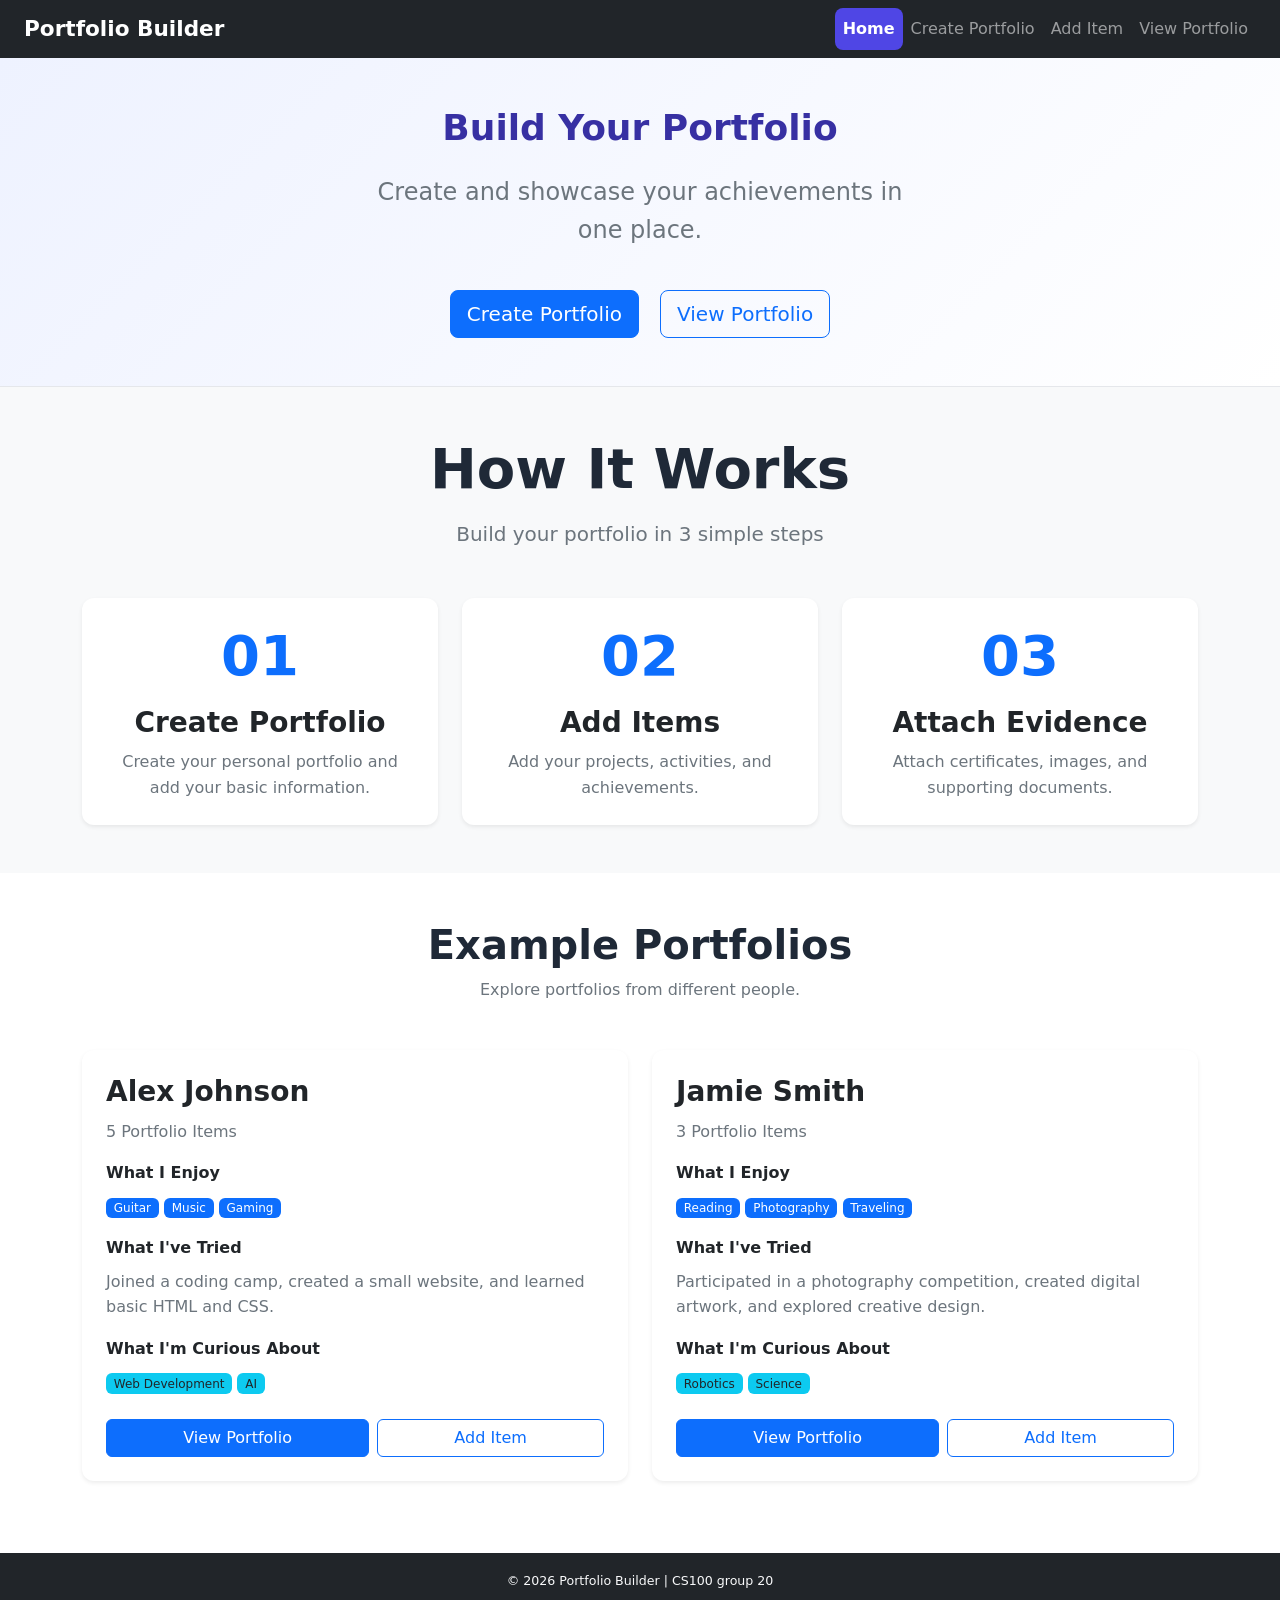
==== index.html @ 687a5ad9 "feat: add second portfolio page (#12)" ====
<!doctype html>
<html lang="en">
  <head>
    <meta charset="UTF-8" />
    <meta name="viewport" content="width=device-width, initial-scale=1.0" />
    <title>Portfolio home page</title>
    <link
      href="https://cdn.jsdelivr.net/npm/bootstrap@5.3.8/dist/css/bootstrap.min.css"
      rel="stylesheet"
      integrity="sha384-sRIl4kxILFvY47J16cr9ZwB07vP4J8+LH7qKQnuqkuIAvNWLzeN8tE5YBujZqJLB"
      crossorigin="anonymous"
    />
    <link rel="stylesheet" href="css/style.css" />
  </head>

  <body class="d-flex flex-column min-vh-100">
    <!--NAVBAR -->
    <nav class="navbar navbar-expand-lg navbar-dark bg-dark sticky-top">
      <div class="container-fluid px-4">
        <a class="navbar-brand" href="index.html"
          ><h3><b>Portfolio Builder</b></h3></a
        >

        <button
          class="navbar-toggler"
          type="button"
          data-bs-toggle="collapse"
          data-bs-target="#mainNav"
        >
          <span class="navbar-toggler-icon"></span>
        </button>

        <div class="collapse navbar-collapse" id="mainNav">
          <ul class="navbar-nav ms-auto">
            <li class="nav-item">
              <a class="nav-link active" href="index.html">Home</a>
            </li>
            <li class="nav-item">
              <a class="nav-link" href="create-portfolio.html"
                >Create Portfolio</a
              >
            </li>
            <li class="nav-item">
              <a class="nav-link" href="add-item.html">Add Item</a>
            </li>
            <li class="nav-item">
              <a class="nav-link" href="portfolio.html">View Portfolio</a>
            </li>
          </ul>
        </div>
      </div>
    </nav>

    <!-- Hero Section -->
    <section class="hero py-5 text-center text-center">
      <div class="container">
        <div class="row justify-content-center align-items-center">
          <div class="col-12 col-lg-6">
            <h1 class="display-1 fw-bold">Build Your Portfolio</h1>
            <p class="fs-4 text-secondary mt-4">
              Create and showcase your achievements in one place.
            </p>

            <a
              href="create-portfolio.html"
              class="btn btn-primary btn-lg mt-4 me-3"
            >
              Create Portfolio
            </a>

            <a
              href="portfolio.html"
              class="btn btn-outline-primary btn-lg mt-4"
            >
              View Portfolio
            </a>
          </div>
        </div>
      </div>
    </section>

    <!-- How it works -->
    <section class="py-5 bg-light">
      <div class="container text-center">
        <h2 class="display-4 fw-bold">How It Works</h2>
        <p class="fs-5 text-secondary mt-3">
          Build your portfolio in 3 simple steps
        </p>

        <div class="row g-4 mt-4">
          <!-- Step 1 -->
          <div class="col-12 col-md-4">
            <div class="card h-100 border-0 shadow-sm p-4">
              <div class="display-4 text-primary fw-bold">01</div>
              <h3 class="fw-bold mt-3">Create Portfolio</h3>
              <p class="text-secondary mb-0">
                Create your personal portfolio and add your basic information.
              </p>
            </div>
          </div>

          <!-- Step 2 -->
          <div class="col-12 col-md-4">
            <div class="card h-100 border-0 shadow-sm p-4">
              <div class="display-4 text-primary fw-bold">02</div>
              <h3 class="fw-bold mt-3">Add Items</h3>
              <p class="text-secondary mb-0">
                Add your projects, activities, and achievements.
              </p>
            </div>
          </div>

          <!-- Step 3 -->
          <div class="col-12 col-md-4">
            <div class="card h-100 border-0 shadow-sm p-4">
              <div class="display-4 text-primary fw-bold">03</div>
              <h3 class="fw-bold mt-3">Attach Evidence</h3>
              <p class="text-secondary mb-0">
                Attach certificates, images, and supporting documents.
              </p>
            </div>
          </div>
        </div>
      </div>
    </section>

    <!-- Example Portfolios -->
    <section class="py-5 bg-white">
      <div class="container">
        <h2 class="display-6 fw-bold text-center">Example Portfolios</h2>

        <p class="text-secondary text-center mb-5">
          Explore portfolios from different people.
        </p>

        <div class="row g-4 mb-4">
          <!-- Portfolio 1 -->
          <div class="col-12 col-md-6">
            <div class="card shadow-sm border-0 h-100 p-4">
              <h3 class="fw-bold">Alex Johnson</h3>
              <p class="text-secondary">5 Portfolio Items</p>

              <!-- What I Enjoy -->
              <div class="fw-bold mb-2">What I Enjoy</div>
              <div class="mb-3">
                <span class="badge bg-primary">Guitar</span>
                <span class="badge bg-primary">Music</span>
                <span class="badge bg-primary">Gaming</span>
              </div>

              <!-- What I've Tried -->
              <div class="fw-bold mb-2">What I've Tried</div>
              <p class="text-secondary mb-3">
                Joined a coding camp, created a small website, and learned basic
                HTML and CSS.
              </p>

              <!-- What I'm Curious About -->
              <div class="fw-bold mb-2">What I'm Curious About</div>
              <div class="mb-4">
                <span class="badge bg-info text-dark">Web Development</span>
                <span class="badge bg-info text-dark">AI</span>
              </div>

              <div class="d-flex gap-2 mt-auto">
                <a href="portfolio.html" class="btn btn-primary flex-fill">
                  View Portfolio
                </a>

                <a
                  href="add-item.html"
                  class="btn btn-outline-primary flex-fill"
                >
                  Add Item
                </a>
              </div>
            </div>
          </div>

          <!-- Portfolio 2 -->
          <div class="col-12 col-md-6">
            <div class="card shadow-sm border-0 h-100 p-4">
              <h3 class="fw-bold">Jamie Smith</h3>
              <p class="text-secondary">3 Portfolio Items</p>

              <!-- What I Enjoy -->
              <div class="fw-bold mb-2">What I Enjoy</div>
              <div class="mb-3">
                <span class="badge bg-primary">Reading</span>
                <span class="badge bg-primary">Photography</span>
                <span class="badge bg-primary">Traveling</span>
              </div>

              <!-- What I've Tried -->
              <div class="fw-bold mb-2">What I've Tried</div>
              <p class="text-secondary mb-3">
                Participated in a photography competition, created digital
                artwork, and explored creative design.
              </p>

              <!-- What I'm Curious About -->
              <div class="fw-bold mb-2">What I'm Curious About</div>
              <div class="mb-4">
                <span class="badge bg-info text-dark">Robotics</span>
                <span class="badge bg-info text-dark">Science</span>
              </div>

              <div class="d-flex gap-2 mt-auto">
                <a href="portfolio-2.html" class="btn btn-primary flex-fill">
                  View Portfolio
                </a>

                <a
                  href="add-item.html"
                  class="btn btn-outline-primary flex-fill"
                >
                  Add Item
                </a>
              </div>
            </div>
          </div>
        </div>
      </div>
    </section>

    <!-- FOOTER -->
    <footer class="bg-dark text-light text-center py-3 mt-auto">
      <small>&copy; 2026 Portfolio Builder | CS100 group 20</small>
    </footer>

    <script
      src="https://cdn.jsdelivr.net/npm/bootstrap@5.3.8/dist/js/bootstrap.bundle.min.js"
      integrity="sha384-FKyoEForCGlyvwx9Hj09JcYn3nv7wiPVlz7YYwJrWVcXK/BmnVDxM+D2scQbITxI"
      crossorigin="anonymous"
    ></script>
  </body>
</html>
---- css/style.css ----
/* ---------- Theme variables ---------- */
:root {
  --brand: #4f46e5;
  --brand-dark: #3730a3;
  --brand-soft: #eef2ff;
  --accent: #f59e0b;
  --ink: #1f2937;
  --muted: #6b7280;
  --line: #e5e7eb;
  --surface: #ffffff;
  --page-bg: #f8fafc;
  --danger: #dc2626;
  --danger-soft: #fef2f2;
  --success: #15803d;
  --radius: 0.75rem;
  --shadow: 0 2px 10px rgba(15, 23, 42, 0.08);
  --bs-primary: var(--brand);
  --bs-link-color: var(--brand);
  --bs-link-hover-color: var(--brand-dark);
}

/* ---------- Base ---------- */
html {
  scroll-behavior: smooth;
}

body {
  background: var(--page-bg);
  color: var(--ink);
  font-family: "Noto Sans Thai", "Sarabun", system-ui, -apple-system, "Segoe UI", sans-serif;
  line-height: 1.6;
  overflow-wrap: anywhere;
}

img,
video {
  max-width: 100%;
  height: auto;
}

h1, h2, h3 {
  line-height: 1.3;
}

:focus-visible {
  outline: 3px solid var(--accent);
  outline-offset: 2px;
}

main {
  min-height: 60vh;
}

/* ---------- Navbar / Footer ---------- */
.navbar .nav-link {
  border-radius: 0.5rem;
  padding: 0.5rem 0.9rem;
}

.navbar .nav-link:hover,
.navbar .nav-link:focus {
  background: rgba(255, 255, 255, 0.12);
}

.navbar .nav-link.active {
  background: var(--brand);
  color: #fff;
  font-weight: 600;
}

.navbar-brand h3 {
  margin: 0;
  font-size: 1.35rem;
}

footer {
  font-size: 0.9rem;
}

/* ---------- Hero ---------- */
.hero {
  padding: 3rem 0;
  background: linear-gradient(135deg, var(--brand-soft), #fff);
  border-bottom: 1px solid var(--line);
}

.hero h1 {
  font-size: 2.25rem;
  font-weight: 700;
  color: var(--brand-dark);
}

/* ---------- Buttons ---------- */
.btn-brand {
  background: var(--brand);
  border: 1px solid var(--brand);
  color: #fff;
  font-weight: 600;
}

.btn-brand:hover,
.btn-brand:focus {
  background: var(--brand-dark);
  border-color: var(--brand-dark);
  color: #fff;
}

.btn-outline-brand {
  background: transparent;
  border: 1px solid var(--brand);
  color: var(--brand);
  font-weight: 600;
}

.btn-outline-brand:hover,
.btn-outline-brand:focus {
  background: var(--brand);
  color: #fff;
}

/* ---------- Cards ---------- */
.card {
  border: 1px solid var(--line);
  border-radius: var(--radius);
  box-shadow: var(--shadow);
  background: var(--surface);
}

.card-header {
  background: var(--brand-soft);
  border-bottom: 1px solid var(--line);
  font-weight: 600;
}

.form-card {
  max-width: 720px;
  margin: 1.5rem auto;
}

.form-wrap {
  max-width: 720px;
}

.portfolio-card .stat {
  color: var(--muted);
  font-size: 0.9rem;
}

.about-box {
  background: var(--brand-soft);
  border-left: 4px solid var(--brand);
  border-radius: 0 var(--radius) var(--radius) 0;
  padding: 1rem 1.25rem;
  margin-bottom: 1rem;
}

.about-box h3 {
  font-size: 1rem;
  font-weight: 700;
  color: var(--brand-dark);
  margin-bottom: 0.25rem;
}

.about-box p {
  margin-bottom: 0;
}

.avatar {
  width: 72px;
  height: 72px;
  border-radius: 50%;
  background: var(--brand);
  color: #fff;
  display: inline-flex;
  align-items: center;
  justify-content: center;
  font-size: 2rem;
  font-weight: 700;
  flex-shrink: 0;
}

/* ---------- Portfolio Item card ---------- */
.item-card {
  margin-bottom: 1.25rem;
}

.item-card .item-meta {
  color: var(--muted);
  font-size: 0.9rem;
}

.item-card details {
  background: var(--page-bg);
  border: 1px solid var(--line);
  border-radius: 0.5rem;
  padding: 0.5rem 0.9rem;
  margin-top: 0.75rem;
}

.item-card summary {
  cursor: pointer;
  font-weight: 600;
  color: var(--brand-dark);
}

.item-card dt {
  font-weight: 600;
  color: var(--brand-dark);
  margin-top: 0.5rem;
}

.item-card dd {
  margin-bottom: 0;
}

.evidence-list {
  padding-left: 1.2rem;
  margin-bottom: 0;
}

.evidence-invalid {
  color: var(--danger);
  text-decoration: line-through;
}

/* ---------- Badge ---------- */
.badge {
  font-weight: 500;
}

.badge-skill {
  background: var(--brand-soft);
  color: var(--brand-dark);
  border: 1px solid #c7d2fe;
  border-radius: 999px;
  padding: 0.35em 0.75em;
  margin: 0 0.25rem 0.25rem 0;
  display: inline-block;
}

.badge-type {
  background: var(--accent);
  color: #1f2937;
  border-radius: 999px;
  padding: 0.35em 0.75em;
}

/* ---------- Forms ---------- */
.form-label {
  font-weight: 600;
}

.req,
.form-label.required::after {
  color: var(--danger);
}

.form-label.required::after {
  content: " *";
}

.form-control:focus,
.form-select:focus {
  border-color: var(--brand);
  box-shadow: 0 0 0 0.2rem rgba(79, 70, 229, 0.2);
}

fieldset {
  border: 1px solid var(--line);
  border-radius: var(--radius);
  padding: 1rem 1.25rem 0.5rem;
  margin-bottom: 1.5rem;
  background: var(--surface);
  min-width: 0;
}

legend {
  float: none;
  width: auto;
  padding: 0 0.5rem;
  font-size: 1.1rem;
  font-weight: 700;
  color: var(--brand-dark);
}

.form-text {
  color: var(--muted);
}

.privacy-note {
  background: #fffbeb;
  border: 1px solid #fcd34d;
  border-radius: 0.5rem;
  padding: 0.6rem 0.9rem;
  font-size: 0.9rem;
}

.tips-box,
.preview-box {
  background: var(--surface);
  border: 1px solid var(--line);
  border-radius: var(--radius);
  padding: 1rem 1.25rem;
}

/* ---------- Validation (js/validation.js — Issue #20) ---------- */
.form-control.is-invalid,
.form-select.is-invalid {
  border-color: var(--danger);
  background-color: var(--danger-soft);
}

.field-error {
  color: var(--danger);
  font-size: 0.875rem;
  margin-top: 0.25rem;
  display: block;
}

.field-error:empty {
  display: none;
}

.error-summary {
  background: var(--danger-soft);
  border: 1px solid #fecaca;
  border-left: 4px solid var(--danger);
  color: #7f1d1d;
  border-radius: 0.5rem;
  padding: 0.75rem 1rem;
  margin-bottom: 1rem;
}

.error-summary ul {
  margin: 0.25rem 0 0;
  padding-left: 1.2rem;
}

.success-note {
  background: #f0fdf4;
  border: 1px solid #bbf7d0;
  color: var(--success);
  border-radius: 0.5rem;
  padding: 0.6rem 1rem;
}

/* ---------- Empty state / switcher ---------- */
.empty-state {
  text-align: center;
  padding: 2.5rem 1rem;
  color: var(--muted);
  border: 2px dashed var(--line);
  border-radius: var(--radius);
  background: var(--surface);
}

.portfolio-switcher .nav-link {
  color: var(--brand-dark);
}

.portfolio-switcher .nav-link.active {
  background: var(--brand);
  color: #fff;
}

/* ---------- Responsive ---------- */
@media (min-width: 992px) {
  .preview-box,
  .tips-box {
    position: sticky;
    top: 1rem;
  }
}

@media (max-width: 767.98px) {
  .hero {
    padding: 2rem 0;
  }

  .hero h1 {
    font-size: 1.6rem;
  }

  main.container,
  .container {
    padding-left: 1rem;
    padding-right: 1rem;
  }

  fieldset {
    padding: 0.75rem 0.85rem 0.25rem;
  }

  .form-actions .btn,
  .hero .btn {
    width: 100%;
    margin-right: 0 !important;
    margin-bottom: 0.5rem;
  }

  .hero .btn + .btn {
    margin-top: 0.5rem !important;
  }

  .form-control,
  .form-select,
  .btn {
    min-height: 44px;
  }

  textarea.form-control {
    min-height: 96px;
  }

  .item-card .card-body {
    padding: 1rem;
  }
}

@media (max-width: 767.98px) {
  input,
  select,
  textarea {
    font-size: 16px;
  }
}

/* ---------- Print / reduced motion ---------- */
@media (prefers-reduced-motion: reduce) {
  html {
    scroll-behavior: auto;
  }
}
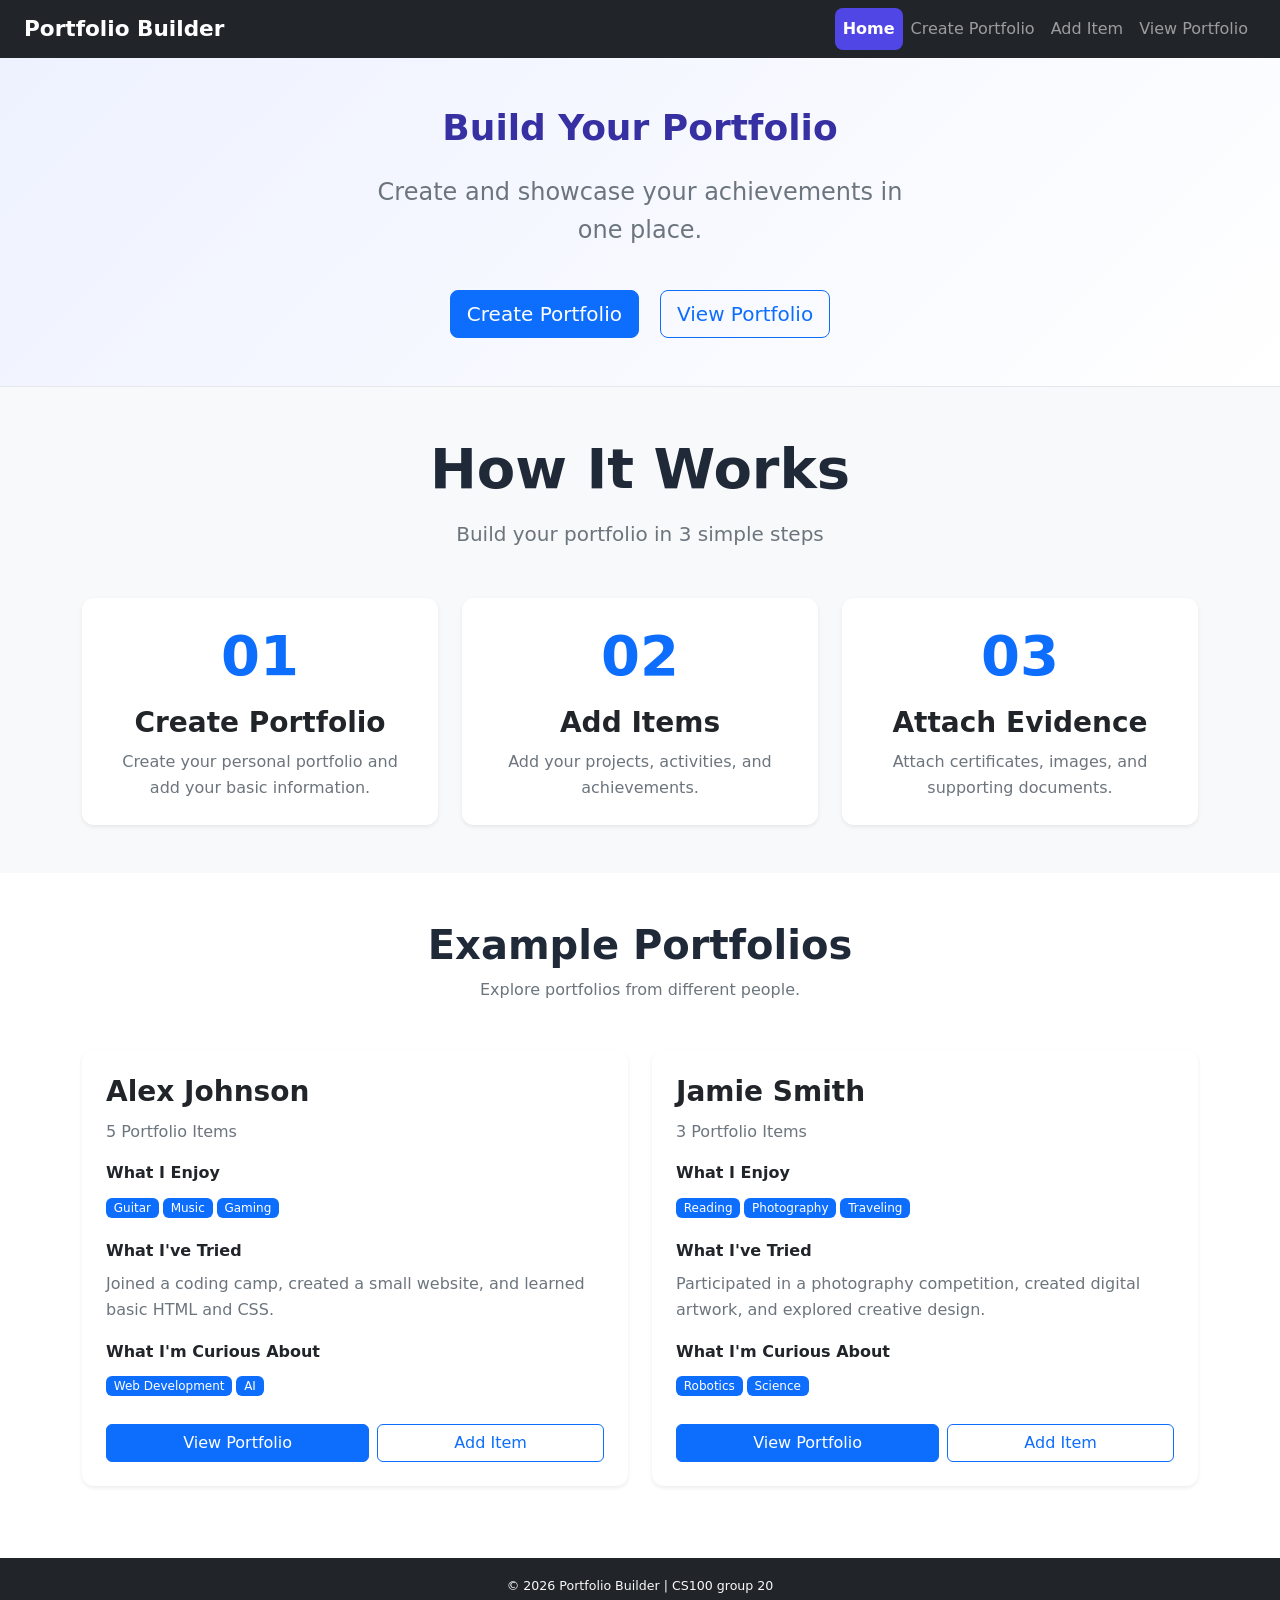
==== commit a9accebd: "feat: render portfolios from localStorage (#22)" ====
--- a/index.html
+++ b/index.html
@@ -11,6 +11,7 @@
       crossorigin="anonymous"
     />
     <link rel="stylesheet" href="css/style.css" />
+    <script src="js/storage.js"></script>
   </head>
 
   <body class="d-flex flex-column min-vh-100">
@@ -133,92 +134,8 @@
           Explore portfolios from different people.
         </p>
 
-        <div class="row g-4 mb-4">
-          <!-- Portfolio 1 -->
-          <div class="col-12 col-md-6">
-            <div class="card shadow-sm border-0 h-100 p-4">
-              <h3 class="fw-bold">Alex Johnson</h3>
-              <p class="text-secondary">5 Portfolio Items</p>
-
-              <!-- What I Enjoy -->
-              <div class="fw-bold mb-2">What I Enjoy</div>
-              <div class="mb-3">
-                <span class="badge bg-primary">Guitar</span>
-                <span class="badge bg-primary">Music</span>
-                <span class="badge bg-primary">Gaming</span>
-              </div>
-
-              <!-- What I've Tried -->
-              <div class="fw-bold mb-2">What I've Tried</div>
-              <p class="text-secondary mb-3">
-                Joined a coding camp, created a small website, and learned basic
-                HTML and CSS.
-              </p>
-
-              <!-- What I'm Curious About -->
-              <div class="fw-bold mb-2">What I'm Curious About</div>
-              <div class="mb-4">
-                <span class="badge bg-info text-dark">Web Development</span>
-                <span class="badge bg-info text-dark">AI</span>
-              </div>
-
-              <div class="d-flex gap-2 mt-auto">
-                <a href="portfolio.html" class="btn btn-primary flex-fill">
-                  View Portfolio
-                </a>
-
-                <a
-                  href="add-item.html"
-                  class="btn btn-outline-primary flex-fill"
-                >
-                  Add Item
-                </a>
-              </div>
-            </div>
-          </div>
-
-          <!-- Portfolio 2 -->
-          <div class="col-12 col-md-6">
-            <div class="card shadow-sm border-0 h-100 p-4">
-              <h3 class="fw-bold">Jamie Smith</h3>
-              <p class="text-secondary">3 Portfolio Items</p>
-
-              <!-- What I Enjoy -->
-              <div class="fw-bold mb-2">What I Enjoy</div>
-              <div class="mb-3">
-                <span class="badge bg-primary">Reading</span>
-                <span class="badge bg-primary">Photography</span>
-                <span class="badge bg-primary">Traveling</span>
-              </div>
-
-              <!-- What I've Tried -->
-              <div class="fw-bold mb-2">What I've Tried</div>
-              <p class="text-secondary mb-3">
-                Participated in a photography competition, created digital
-                artwork, and explored creative design.
-              </p>
-
-              <!-- What I'm Curious About -->
-              <div class="fw-bold mb-2">What I'm Curious About</div>
-              <div class="mb-4">
-                <span class="badge bg-info text-dark">Robotics</span>
-                <span class="badge bg-info text-dark">Science</span>
-              </div>
-
-              <div class="d-flex gap-2 mt-auto">
-                <a href="portfolio-2.html" class="btn btn-primary flex-fill">
-                  View Portfolio
-                </a>
-
-                <a
-                  href="add-item.html"
-                  class="btn btn-outline-primary flex-fill"
-                >
-                  Add Item
-                </a>
-              </div>
-            </div>
-          </div>
+        <div id="portfolio-list" class="row g-4 mb-4">
+  <!-- Portfolio cards will be generated by render.js -->
         </div>
       </div>
     </section>
@@ -233,5 +150,7 @@
       integrity="sha384-FKyoEForCGlyvwx9Hj09JcYn3nv7wiPVlz7YYwJrWVcXK/BmnVDxM+D2scQbITxI"
       crossorigin="anonymous"
     ></script>
+    <script src="js/sample-data.js"></script>
+    <script src="js/render.js"></script>
   </body>
 </html>
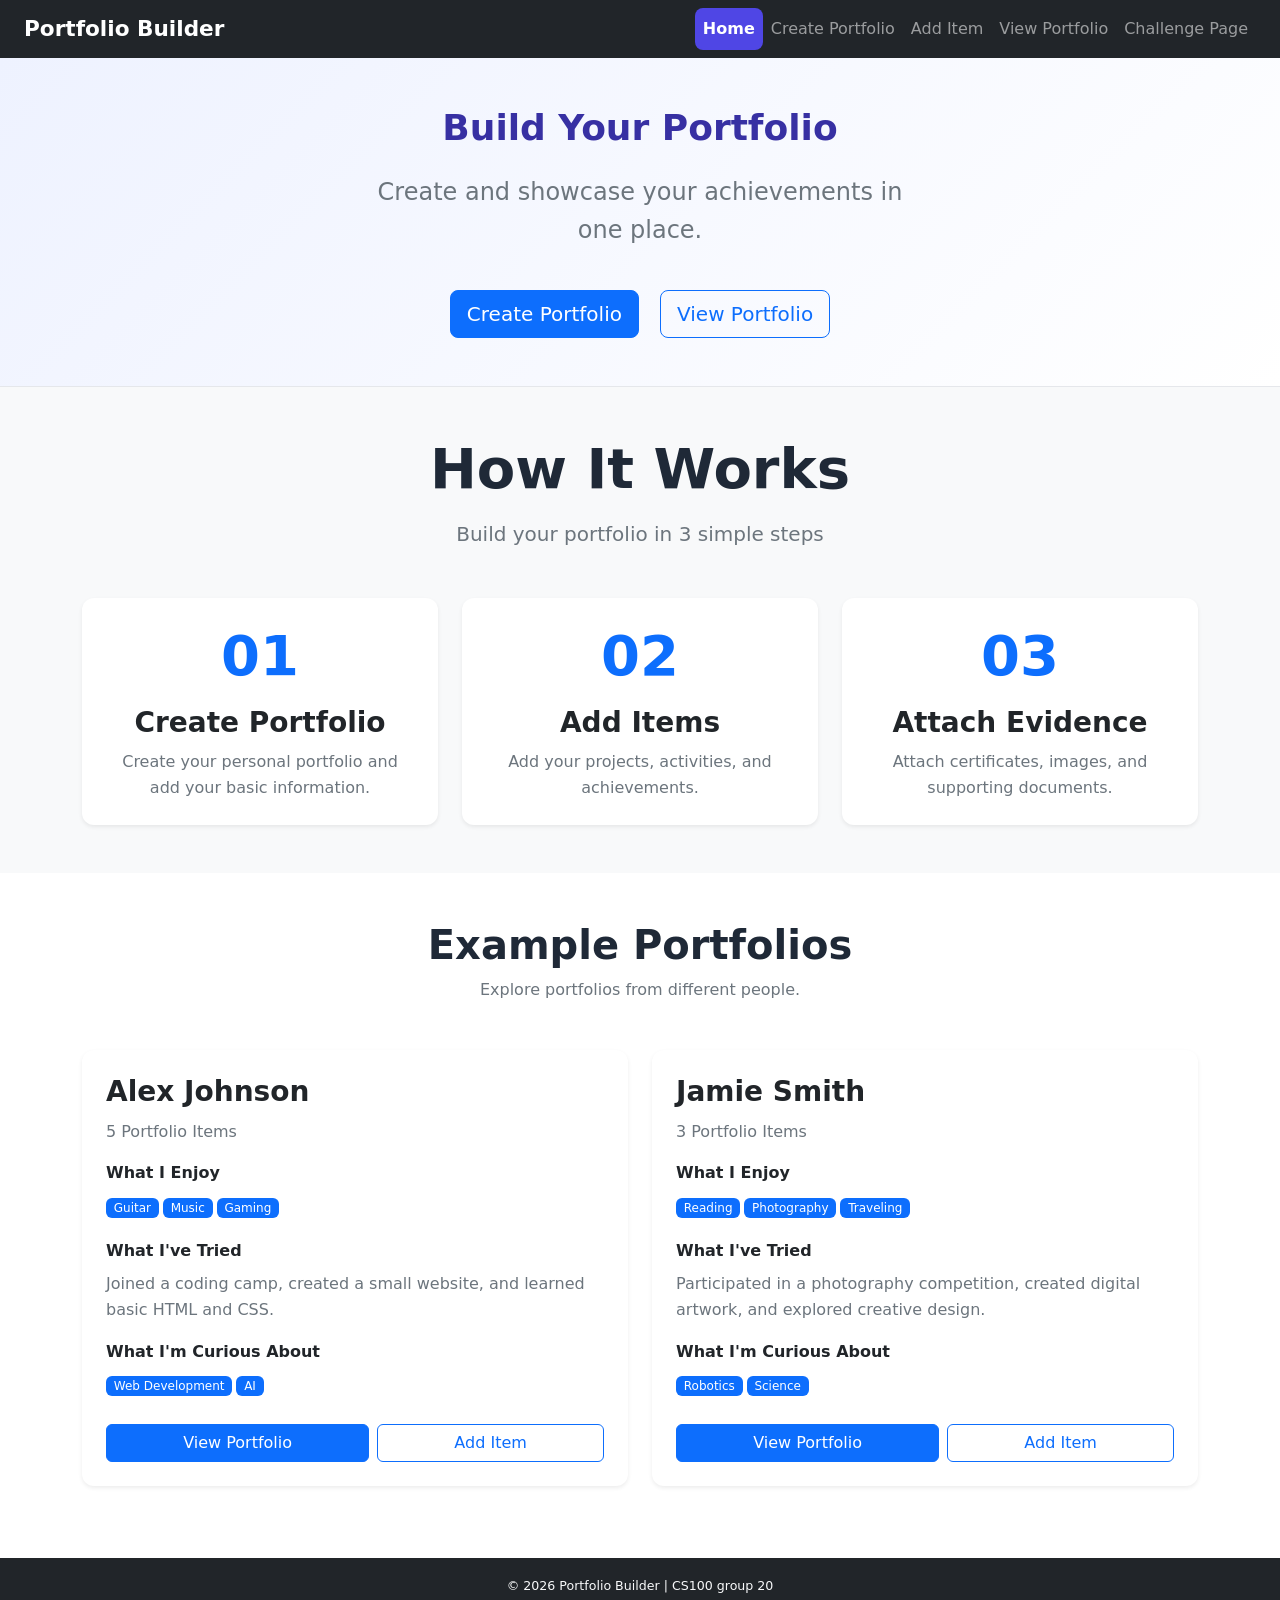
==== commit 4fb491e8: "feat: add challenge pages, navbar link, and php_form folder (#26)" ====
--- a/index.html
+++ b/index.html
@@ -46,6 +46,9 @@
             </li>
             <li class="nav-item">
               <a class="nav-link" href="portfolio.html">View Portfolio</a>
+            </li>
+            <li class="nav-item">
+              <a class="nav-link" href="Challenge_Page.html">Challenge Page</a>
             </li>
           </ul>
         </div>
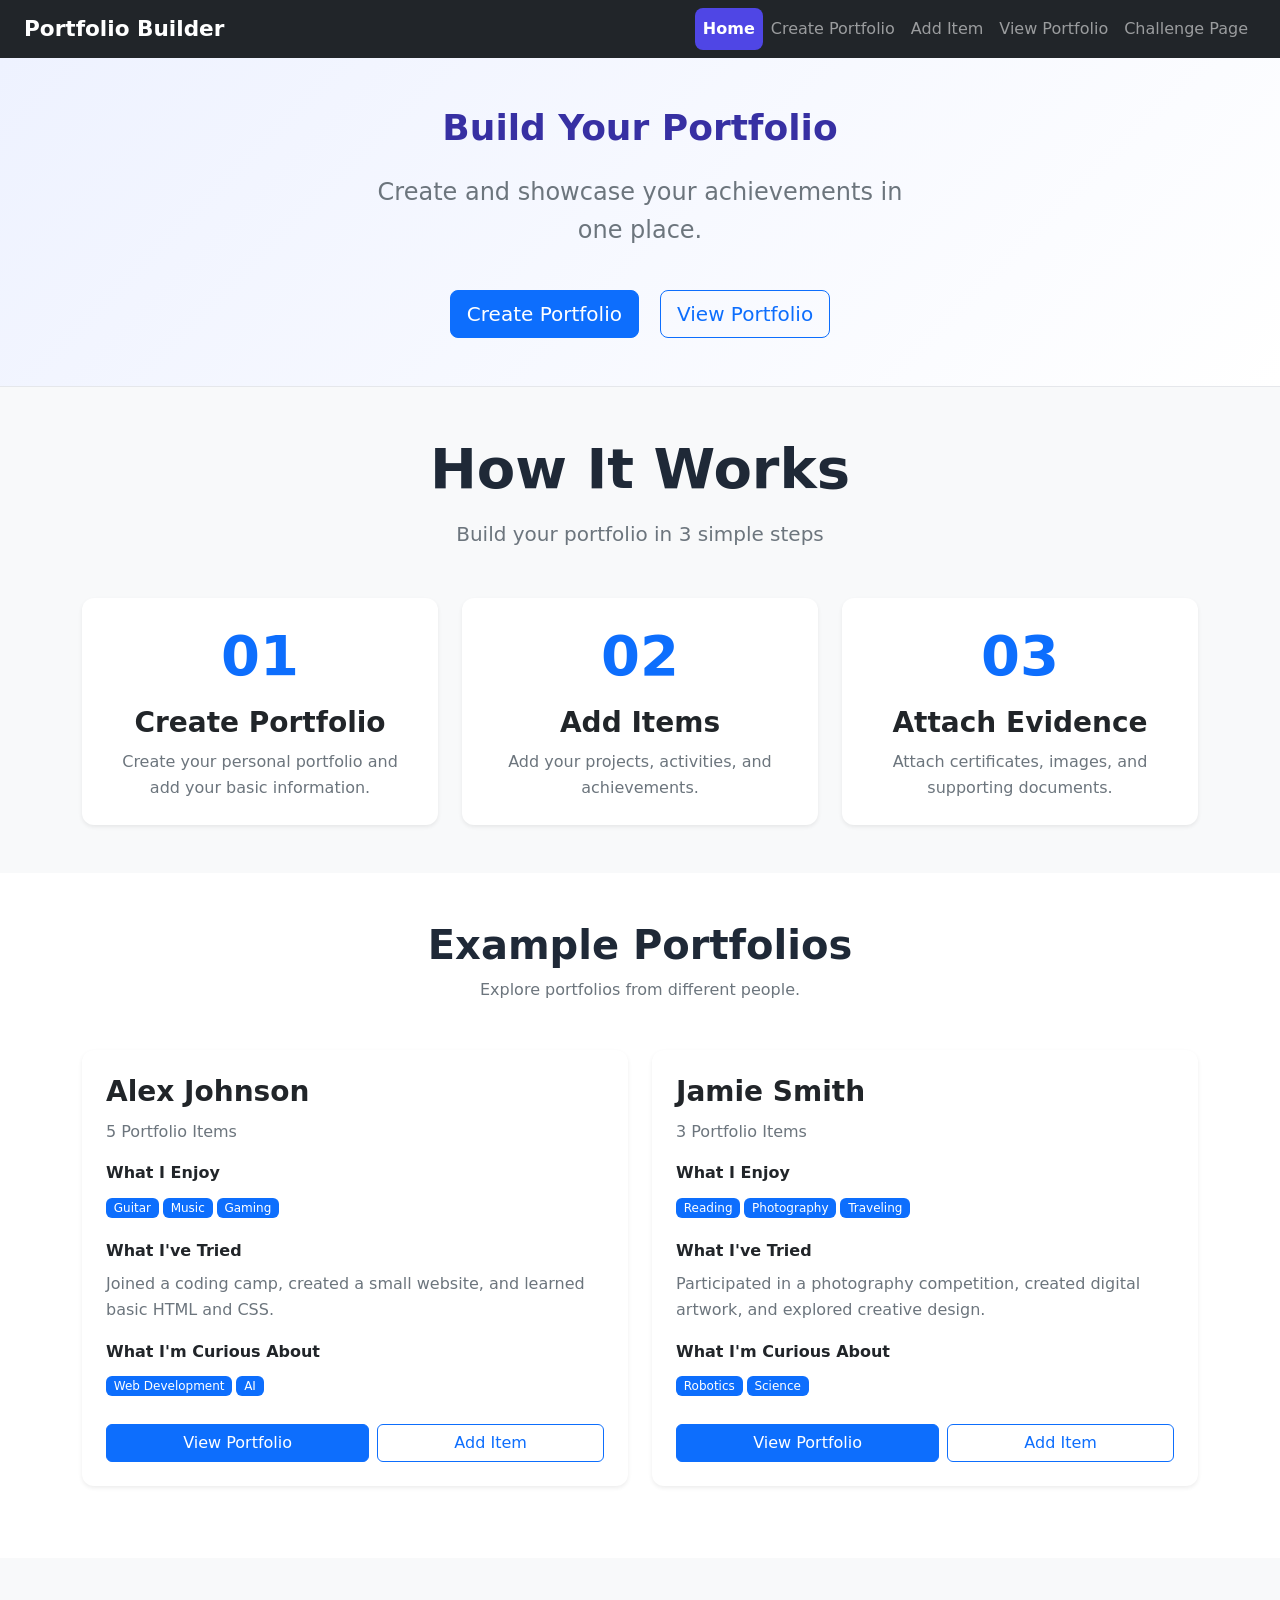
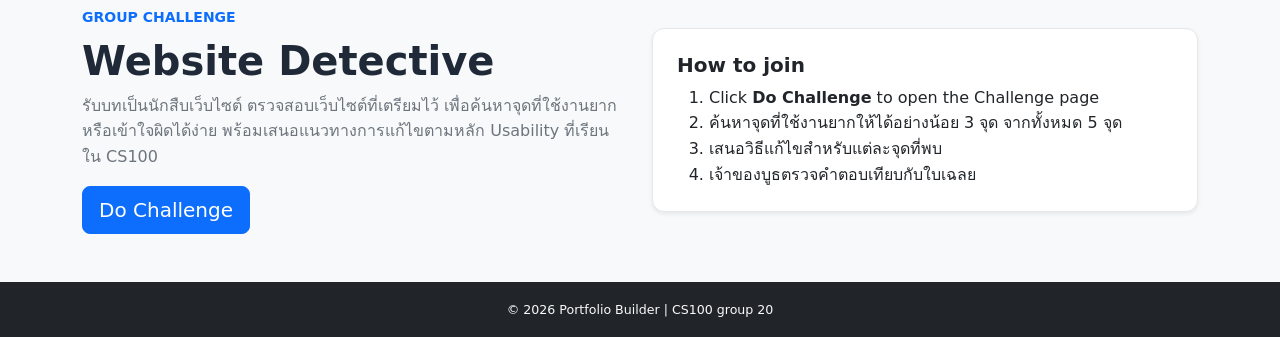
==== commit 649802b0: "feat: add challenge section with Do Challenge button to home page (#28)" ====
--- a/index.html
+++ b/index.html
@@ -1,159 +1,172 @@
 <!doctype html>
 <html lang="en">
-  <head>
-    <meta charset="UTF-8" />
-    <meta name="viewport" content="width=device-width, initial-scale=1.0" />
-    <title>Portfolio home page</title>
-    <link
-      href="https://cdn.jsdelivr.net/npm/bootstrap@5.3.8/dist/css/bootstrap.min.css"
-      rel="stylesheet"
-      integrity="sha384-sRIl4kxILFvY47J16cr9ZwB07vP4J8+LH7qKQnuqkuIAvNWLzeN8tE5YBujZqJLB"
-      crossorigin="anonymous"
-    />
-    <link rel="stylesheet" href="css/style.css" />
-    <script src="js/storage.js"></script>
-  </head>
 
-  <body class="d-flex flex-column min-vh-100">
-    <!--NAVBAR -->
-    <nav class="navbar navbar-expand-lg navbar-dark bg-dark sticky-top">
-      <div class="container-fluid px-4">
-        <a class="navbar-brand" href="index.html"
-          ><h3><b>Portfolio Builder</b></h3></a
-        >
+<head>
+  <meta charset="UTF-8" />
+  <meta name="viewport" content="width=device-width, initial-scale=1.0" />
+  <title>Portfolio home page</title>
+  <link href="https://cdn.jsdelivr.net/npm/bootstrap@5.3.8/dist/css/bootstrap.min.css" rel="stylesheet"
+    integrity="sha384-sRIl4kxILFvY47J16cr9ZwB07vP4J8+LH7qKQnuqkuIAvNWLzeN8tE5YBujZqJLB" crossorigin="anonymous" />
+  <link rel="stylesheet" href="css/style.css" />
+  <script src="js/storage.js"></script>
+</head>
 
-        <button
-          class="navbar-toggler"
-          type="button"
-          data-bs-toggle="collapse"
-          data-bs-target="#mainNav"
-        >
-          <span class="navbar-toggler-icon"></span>
-        </button>
+<body class="d-flex flex-column min-vh-100">
+  <!--NAVBAR -->
+  <nav class="navbar navbar-expand-lg navbar-dark bg-dark sticky-top">
+    <div class="container-fluid px-4">
+      <a class="navbar-brand" href="index.html">
+        <h3><b>Portfolio Builder</b></h3>
+      </a>
 
-        <div class="collapse navbar-collapse" id="mainNav">
-          <ul class="navbar-nav ms-auto">
-            <li class="nav-item">
-              <a class="nav-link active" href="index.html">Home</a>
-            </li>
-            <li class="nav-item">
-              <a class="nav-link" href="create-portfolio.html"
-                >Create Portfolio</a
-              >
-            </li>
-            <li class="nav-item">
-              <a class="nav-link" href="add-item.html">Add Item</a>
-            </li>
-            <li class="nav-item">
-              <a class="nav-link" href="portfolio.html">View Portfolio</a>
-            </li>
-            <li class="nav-item">
-              <a class="nav-link" href="Challenge_Page.html">Challenge Page</a>
-            </li>
-          </ul>
+      <button class="navbar-toggler" type="button" data-bs-toggle="collapse" data-bs-target="#mainNav">
+        <span class="navbar-toggler-icon"></span>
+      </button>
+
+      <div class="collapse navbar-collapse" id="mainNav">
+        <ul class="navbar-nav ms-auto">
+          <li class="nav-item">
+            <a class="nav-link active" href="index.html">Home</a>
+          </li>
+          <li class="nav-item">
+            <a class="nav-link" href="create-portfolio.html">Create Portfolio</a>
+          </li>
+          <li class="nav-item">
+            <a class="nav-link" href="add-item.html">Add Item</a>
+          </li>
+          <li class="nav-item">
+            <a class="nav-link" href="portfolio.html">View Portfolio</a>
+          </li>
+          <li class="nav-item">
+            <a class="nav-link" href="Challenge_Page.html">Challenge Page</a>
+          </li>
+        </ul>
+      </div>
+    </div>
+  </nav>
+
+  <!-- Hero Section -->
+  <section class="hero py-5 text-center text-center">
+    <div class="container">
+      <div class="row justify-content-center align-items-center">
+        <div class="col-12 col-lg-6">
+          <h1 class="display-1 fw-bold">Build Your Portfolio</h1>
+          <p class="fs-4 text-secondary mt-4">
+            Create and showcase your achievements in one place.
+          </p>
+
+          <a href="create-portfolio.html" class="btn btn-primary btn-lg mt-4 me-3">
+            Create Portfolio
+          </a>
+
+          <a href="portfolio.html" class="btn btn-outline-primary btn-lg mt-4">
+            View Portfolio
+          </a>
         </div>
       </div>
-    </nav>
+    </div>
+  </section>
 
-    <!-- Hero Section -->
-    <section class="hero py-5 text-center text-center">
-      <div class="container">
-        <div class="row justify-content-center align-items-center">
-          <div class="col-12 col-lg-6">
-            <h1 class="display-1 fw-bold">Build Your Portfolio</h1>
-            <p class="fs-4 text-secondary mt-4">
-              Create and showcase your achievements in one place.
+  <!-- How it works -->
+  <section class="py-5 bg-light">
+    <div class="container text-center">
+      <h2 class="display-4 fw-bold">How It Works</h2>
+      <p class="fs-5 text-secondary mt-3">
+        Build your portfolio in 3 simple steps
+      </p>
+
+      <div class="row g-4 mt-4">
+        <!-- Step 1 -->
+        <div class="col-12 col-md-4">
+          <div class="card h-100 border-0 shadow-sm p-4">
+            <div class="display-4 text-primary fw-bold">01</div>
+            <h3 class="fw-bold mt-3">Create Portfolio</h3>
+            <p class="text-secondary mb-0">
+              Create your personal portfolio and add your basic information.
             </p>
+          </div>
+        </div>
 
-            <a
-              href="create-portfolio.html"
-              class="btn btn-primary btn-lg mt-4 me-3"
-            >
-              Create Portfolio
-            </a>
+        <!-- Step 2 -->
+        <div class="col-12 col-md-4">
+          <div class="card h-100 border-0 shadow-sm p-4">
+            <div class="display-4 text-primary fw-bold">02</div>
+            <h3 class="fw-bold mt-3">Add Items</h3>
+            <p class="text-secondary mb-0">
+              Add your projects, activities, and achievements.
+            </p>
+          </div>
+        </div>
 
-            <a
-              href="portfolio.html"
-              class="btn btn-outline-primary btn-lg mt-4"
-            >
-              View Portfolio
-            </a>
+        <!-- Step 3 -->
+        <div class="col-12 col-md-4">
+          <div class="card h-100 border-0 shadow-sm p-4">
+            <div class="display-4 text-primary fw-bold">03</div>
+            <h3 class="fw-bold mt-3">Attach Evidence</h3>
+            <p class="text-secondary mb-0">
+              Attach certificates, images, and supporting documents.
+            </p>
           </div>
         </div>
       </div>
-    </section>
+    </div>
+  </section>
 
-    <!-- How it works -->
-    <section class="py-5 bg-light">
-      <div class="container text-center">
-        <h2 class="display-4 fw-bold">How It Works</h2>
-        <p class="fs-5 text-secondary mt-3">
-          Build your portfolio in 3 simple steps
-        </p>
+  <!-- Example Portfolios -->
+  <section class="py-5 bg-white">
+    <div class="container">
+      <h2 class="display-6 fw-bold text-center">Example Portfolios</h2>
 
-        <div class="row g-4 mt-4">
-          <!-- Step 1 -->
-          <div class="col-12 col-md-4">
-            <div class="card h-100 border-0 shadow-sm p-4">
-              <div class="display-4 text-primary fw-bold">01</div>
-              <h3 class="fw-bold mt-3">Create Portfolio</h3>
-              <p class="text-secondary mb-0">
-                Create your personal portfolio and add your basic information.
-              </p>
-            </div>
-          </div>
+      <p class="text-secondary text-center mb-5">
+        Explore portfolios from different people.
+      </p>
 
-          <!-- Step 2 -->
-          <div class="col-12 col-md-4">
-            <div class="card h-100 border-0 shadow-sm p-4">
-              <div class="display-4 text-primary fw-bold">02</div>
-              <h3 class="fw-bold mt-3">Add Items</h3>
-              <p class="text-secondary mb-0">
-                Add your projects, activities, and achievements.
-              </p>
-            </div>
-          </div>
+      <div id="portfolio-list" class="row g-4 mb-4">
+        <!-- Portfolio cards will be generated by render.js -->
+      </div>
+    </div>
+  </section>
 
-          <!-- Step 3 -->
-          <div class="col-12 col-md-4">
-            <div class="card h-100 border-0 shadow-sm p-4">
-              <div class="display-4 text-primary fw-bold">03</div>
-              <h3 class="fw-bold mt-3">Attach Evidence</h3>
-              <p class="text-secondary mb-0">
-                Attach certificates, images, and supporting documents.
-              </p>
+  <section class="py-5 bg-light">
+    <div class="container">
+      <div class="row g-4 align-items-center">
+        <div class="col-12 col-lg-6">
+          <p class="text-uppercase text-primary fw-semibold small mb-2">Group Challenge</p>
+          <h2 class="display-6 fw-bold">Website Detective</h2>
+          <p class="text-secondary">
+            รับบทเป็นนักสืบเว็บไซต์ ตรวจสอบเว็บไซต์ที่เตรียมไว้ เพื่อค้นหาจุดที่ใช้งานยากหรือเข้าใจผิดได้ง่าย
+            พร้อมเสนอแนวทางการแก้ไขตามหลัก Usability ที่เรียนใน CS100
+          </p>
+          <a href="Challenge_Page.html" class="btn btn-primary btn-lg">Do Challenge</a>
+        </div>
+
+        <div class="col-12 col-lg-6">
+          <div class="card shadow-sm h-100">
+            <div class="card-body p-4">
+              <h3 class="h5 fw-bold">How to join</h3>
+              <ol class="mb-0">
+                <li>Click <strong>Do Challenge</strong> to open the Challenge page</li>
+                <li>ค้นหาจุดที่ใช้งานยากให้ได้อย่างน้อย 3 จุด จากทั้งหมด 5 จุด</li>
+                <li>เสนอวิธีแก้ไขสำหรับแต่ละจุดที่พบ</li>
+                <li>เจ้าของบูธตรวจคำตอบเทียบกับใบเฉลย</li>
+              </ol>
             </div>
           </div>
         </div>
       </div>
-    </section>
+    </div>
+  </section>
 
-    <!-- Example Portfolios -->
-    <section class="py-5 bg-white">
-      <div class="container">
-        <h2 class="display-6 fw-bold text-center">Example Portfolios</h2>
+  <!-- FOOTER -->
+  <footer class="bg-dark text-light text-center py-3 mt-auto">
+    <small>&copy; 2026 Portfolio Builder | CS100 group 20</small>
+  </footer>
 
-        <p class="text-secondary text-center mb-5">
-          Explore portfolios from different people.
-        </p>
+  <script src="https://cdn.jsdelivr.net/npm/bootstrap@5.3.8/dist/js/bootstrap.bundle.min.js"
+    integrity="sha384-FKyoEForCGlyvwx9Hj09JcYn3nv7wiPVlz7YYwJrWVcXK/BmnVDxM+D2scQbITxI"
+    crossorigin="anonymous"></script>
+  <script src="js/sample-data.js"></script>
+  <script src="js/render.js"></script>
+</body>
 
-        <div id="portfolio-list" class="row g-4 mb-4">
-  <!-- Portfolio cards will be generated by render.js -->
-        </div>
-      </div>
-    </section>
-
-    <!-- FOOTER -->
-    <footer class="bg-dark text-light text-center py-3 mt-auto">
-      <small>&copy; 2026 Portfolio Builder | CS100 group 20</small>
-    </footer>
-
-    <script
-      src="https://cdn.jsdelivr.net/npm/bootstrap@5.3.8/dist/js/bootstrap.bundle.min.js"
-      integrity="sha384-FKyoEForCGlyvwx9Hj09JcYn3nv7wiPVlz7YYwJrWVcXK/BmnVDxM+D2scQbITxI"
-      crossorigin="anonymous"
-    ></script>
-    <script src="js/sample-data.js"></script>
-    <script src="js/render.js"></script>
-  </body>
-</html>
+</html>
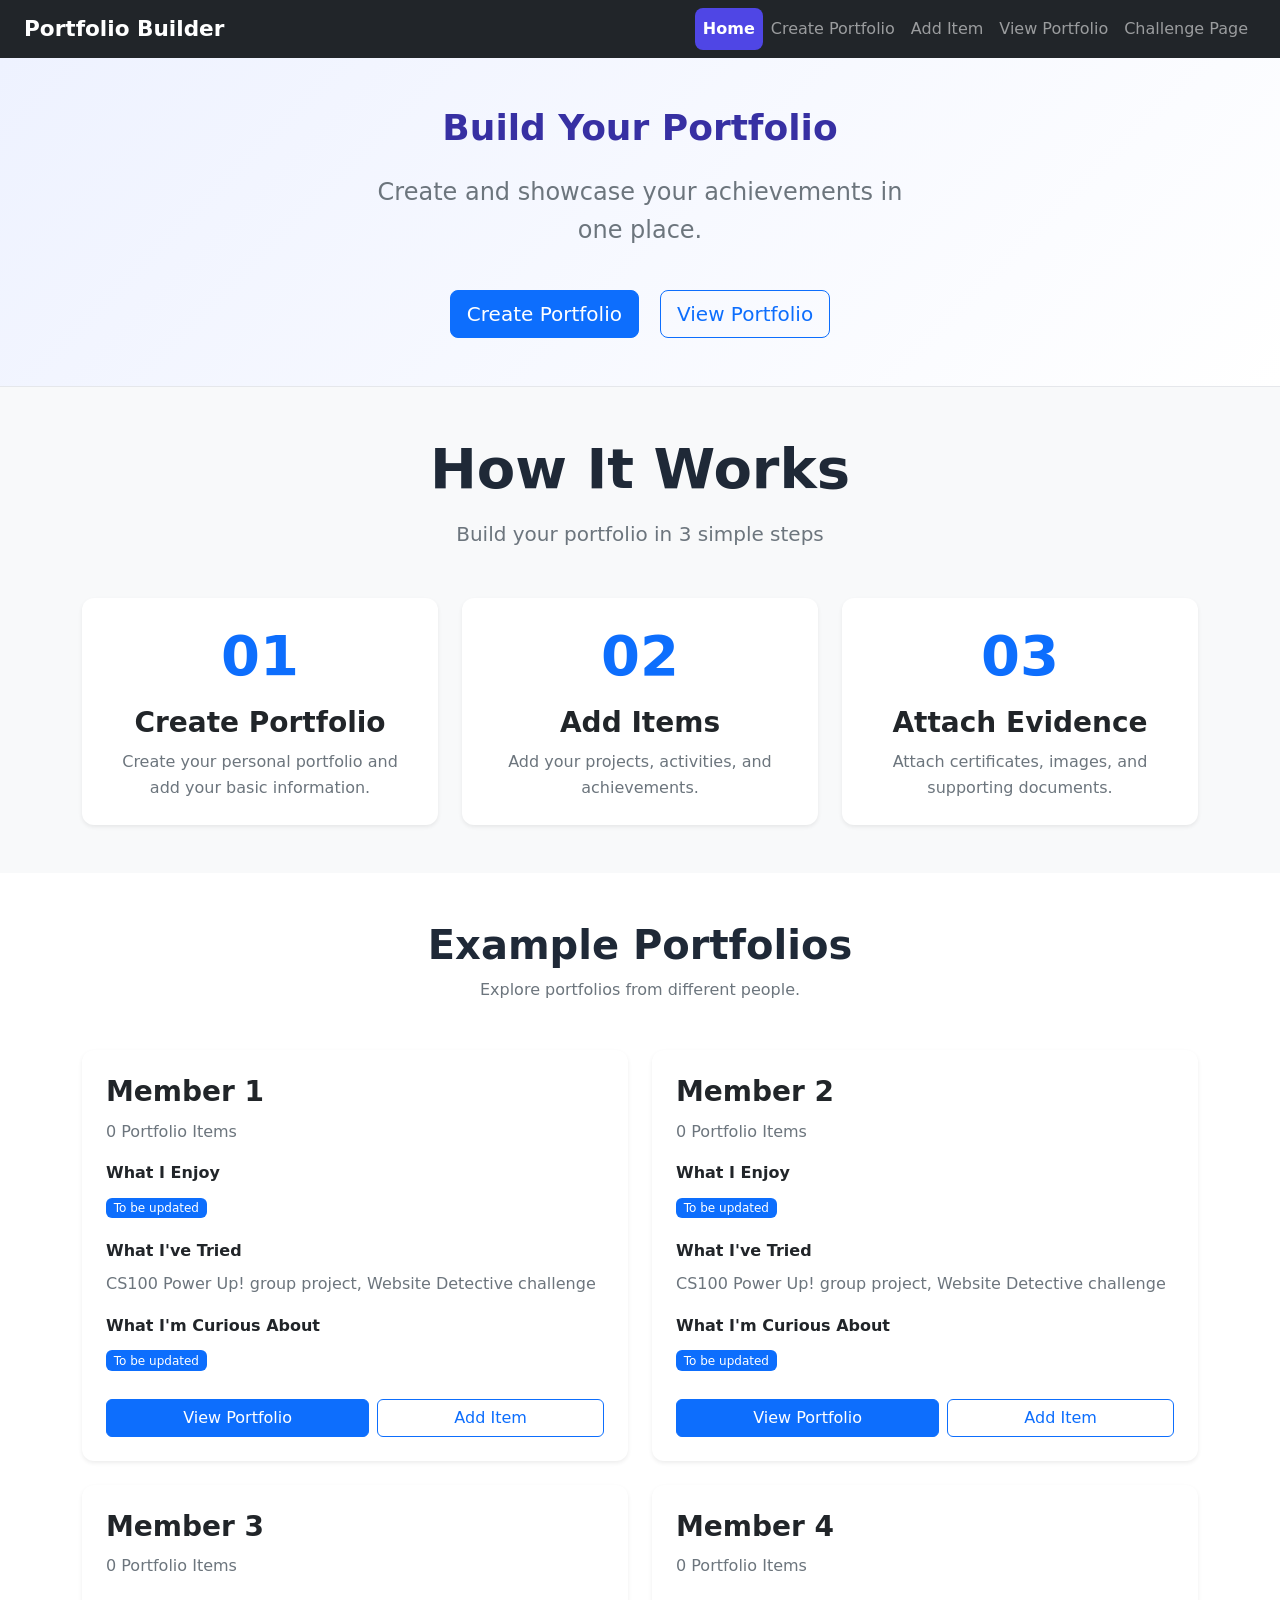
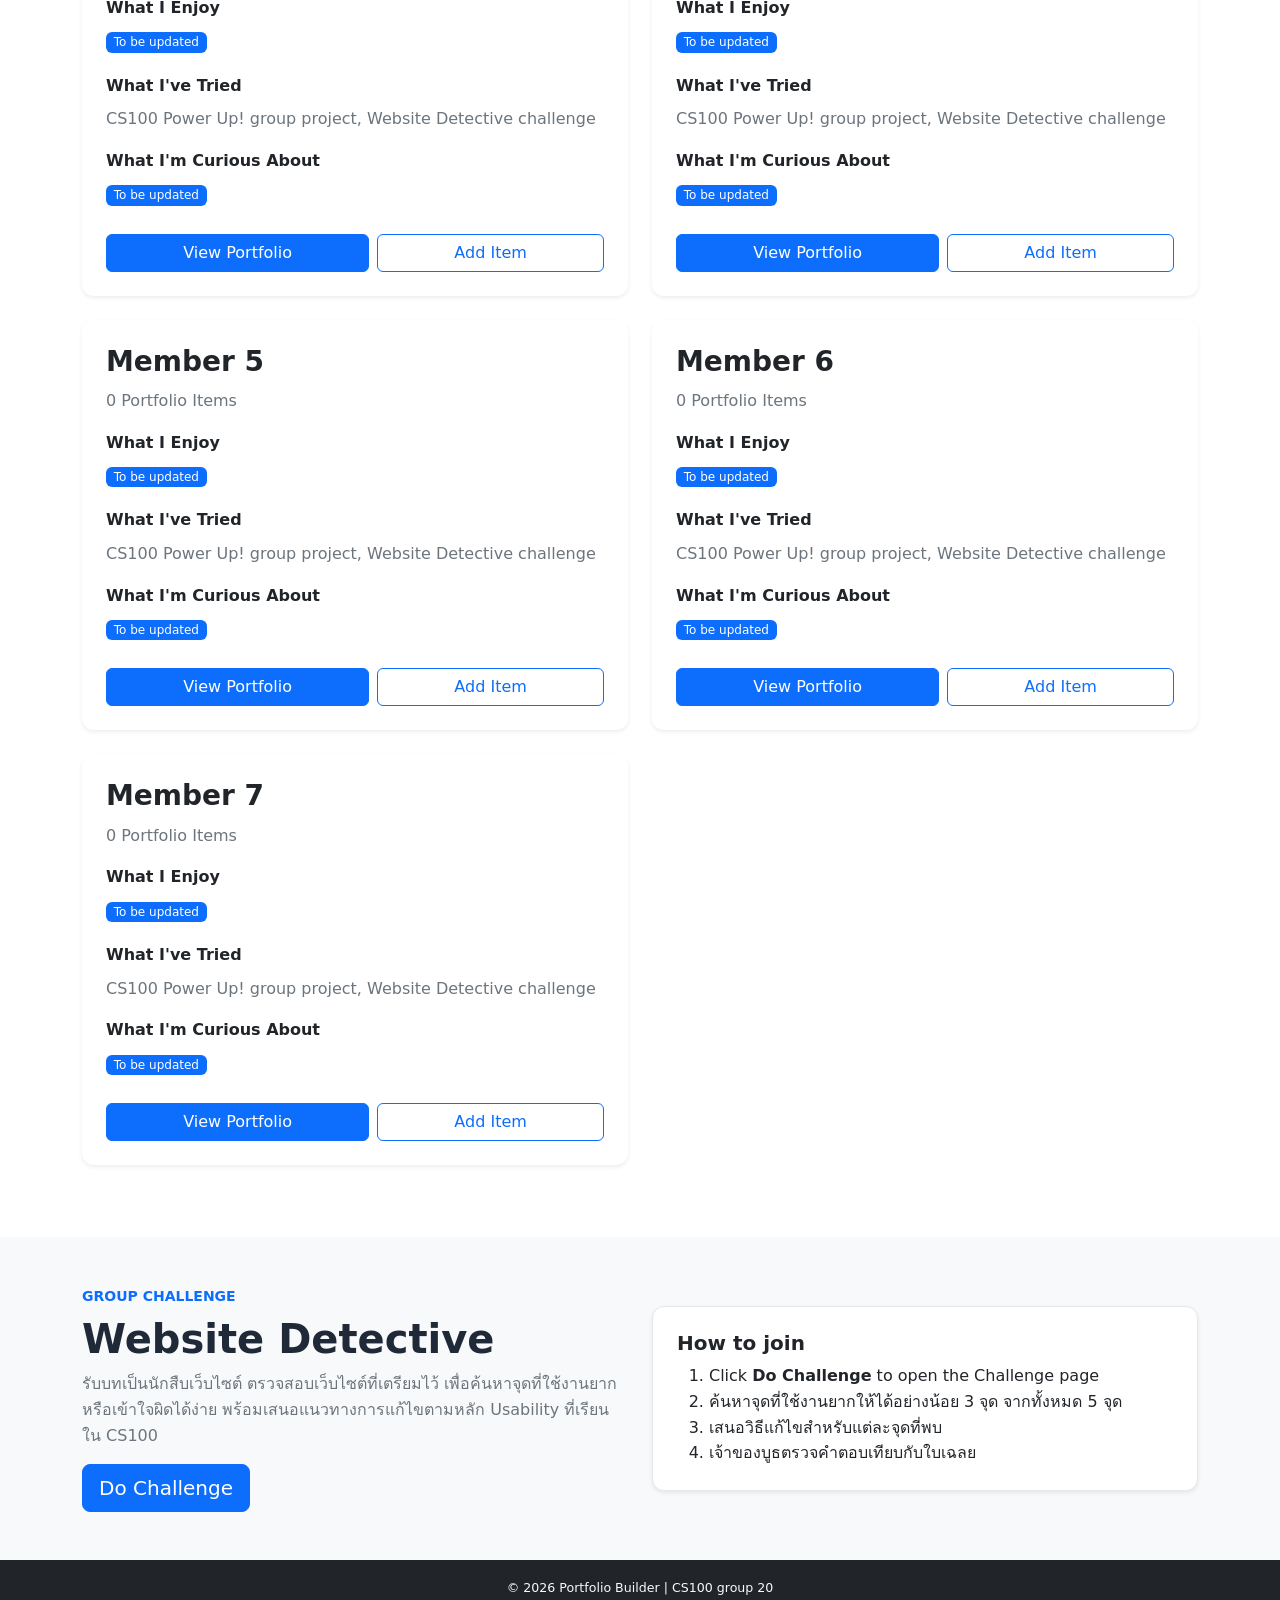
==== commit 538df407: "feat: add member portfolios to Home with view and add item links (#58)" ====
--- a/index.html
+++ b/index.html
@@ -165,6 +165,7 @@
   <script src="https://cdn.jsdelivr.net/npm/bootstrap@5.3.8/dist/js/bootstrap.bundle.min.js"
     integrity="sha384-FKyoEForCGlyvwx9Hj09JcYn3nv7wiPVlz7YYwJrWVcXK/BmnVDxM+D2scQbITxI"
     crossorigin="anonymous"></script>
+  <script src="js/member-data.js"></script>
   <script src="js/sample-data.js"></script>
   <script src="js/render.js"></script>
 </body>
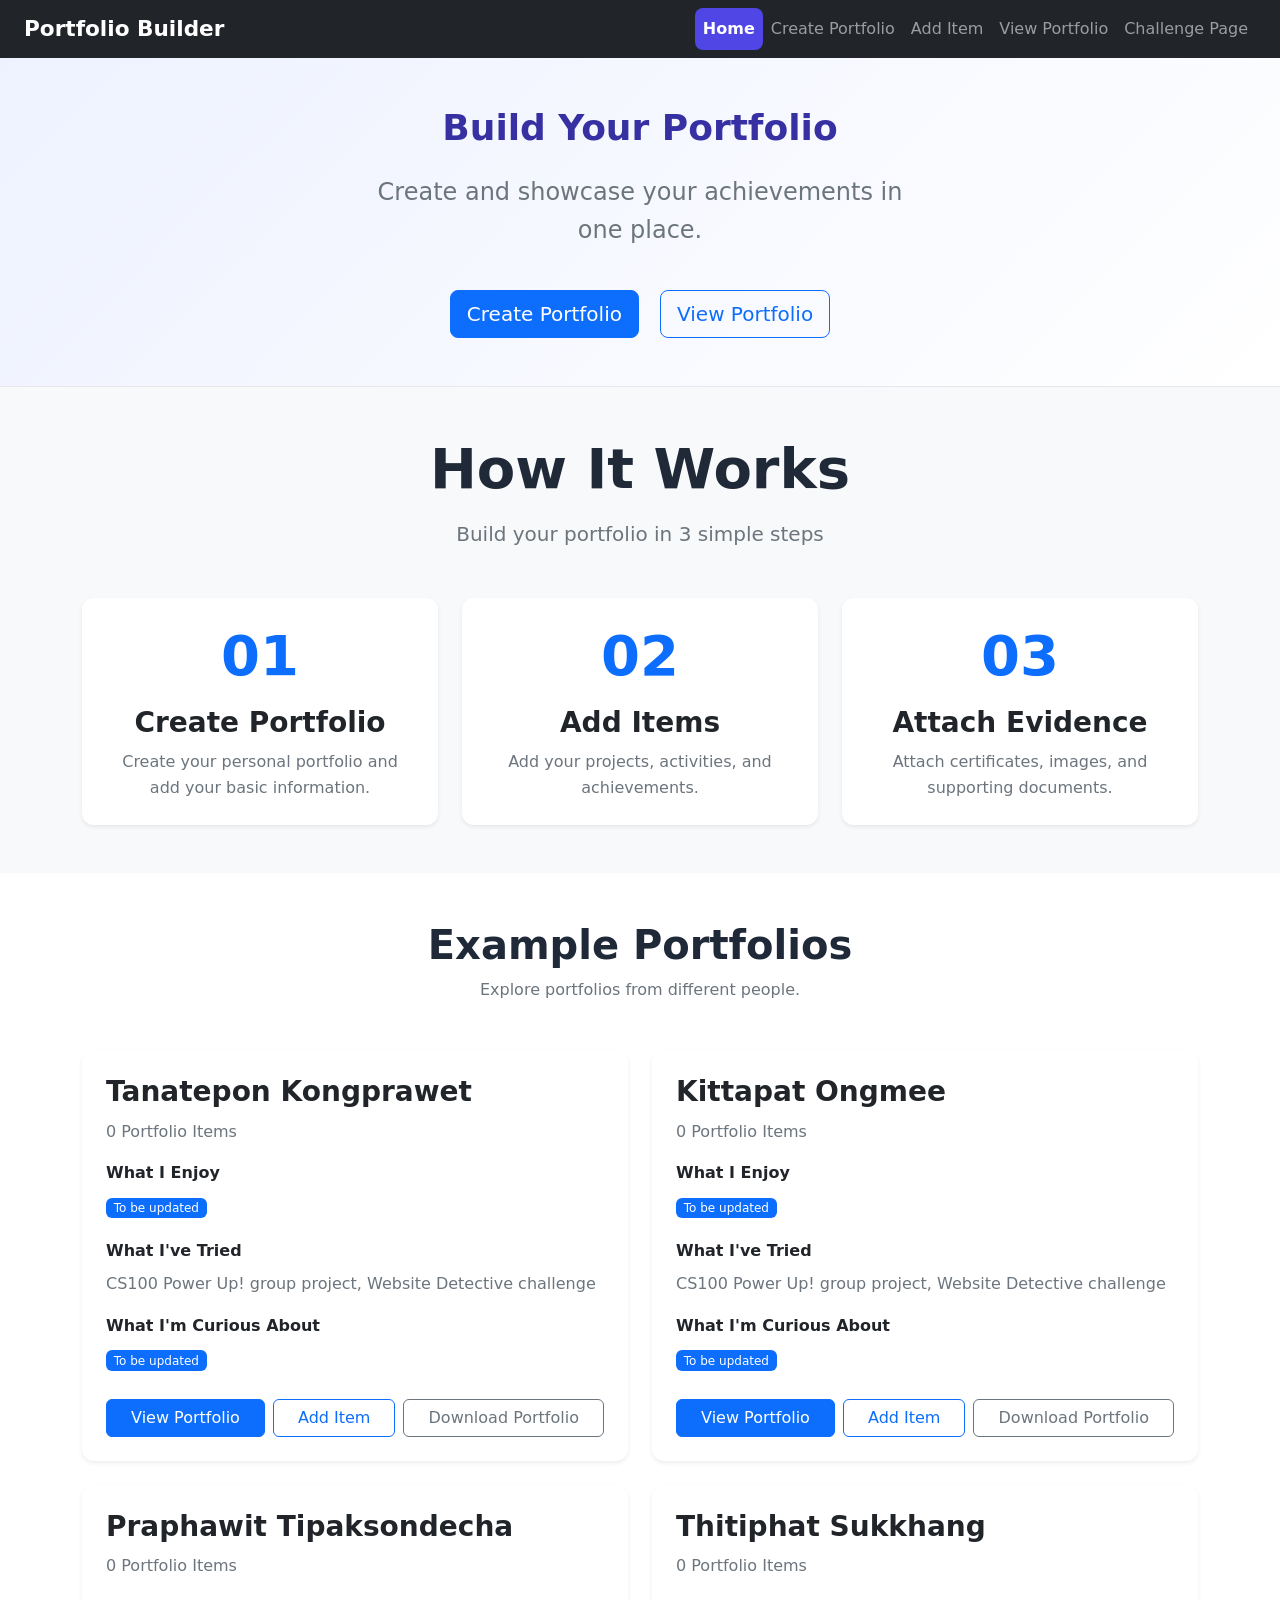
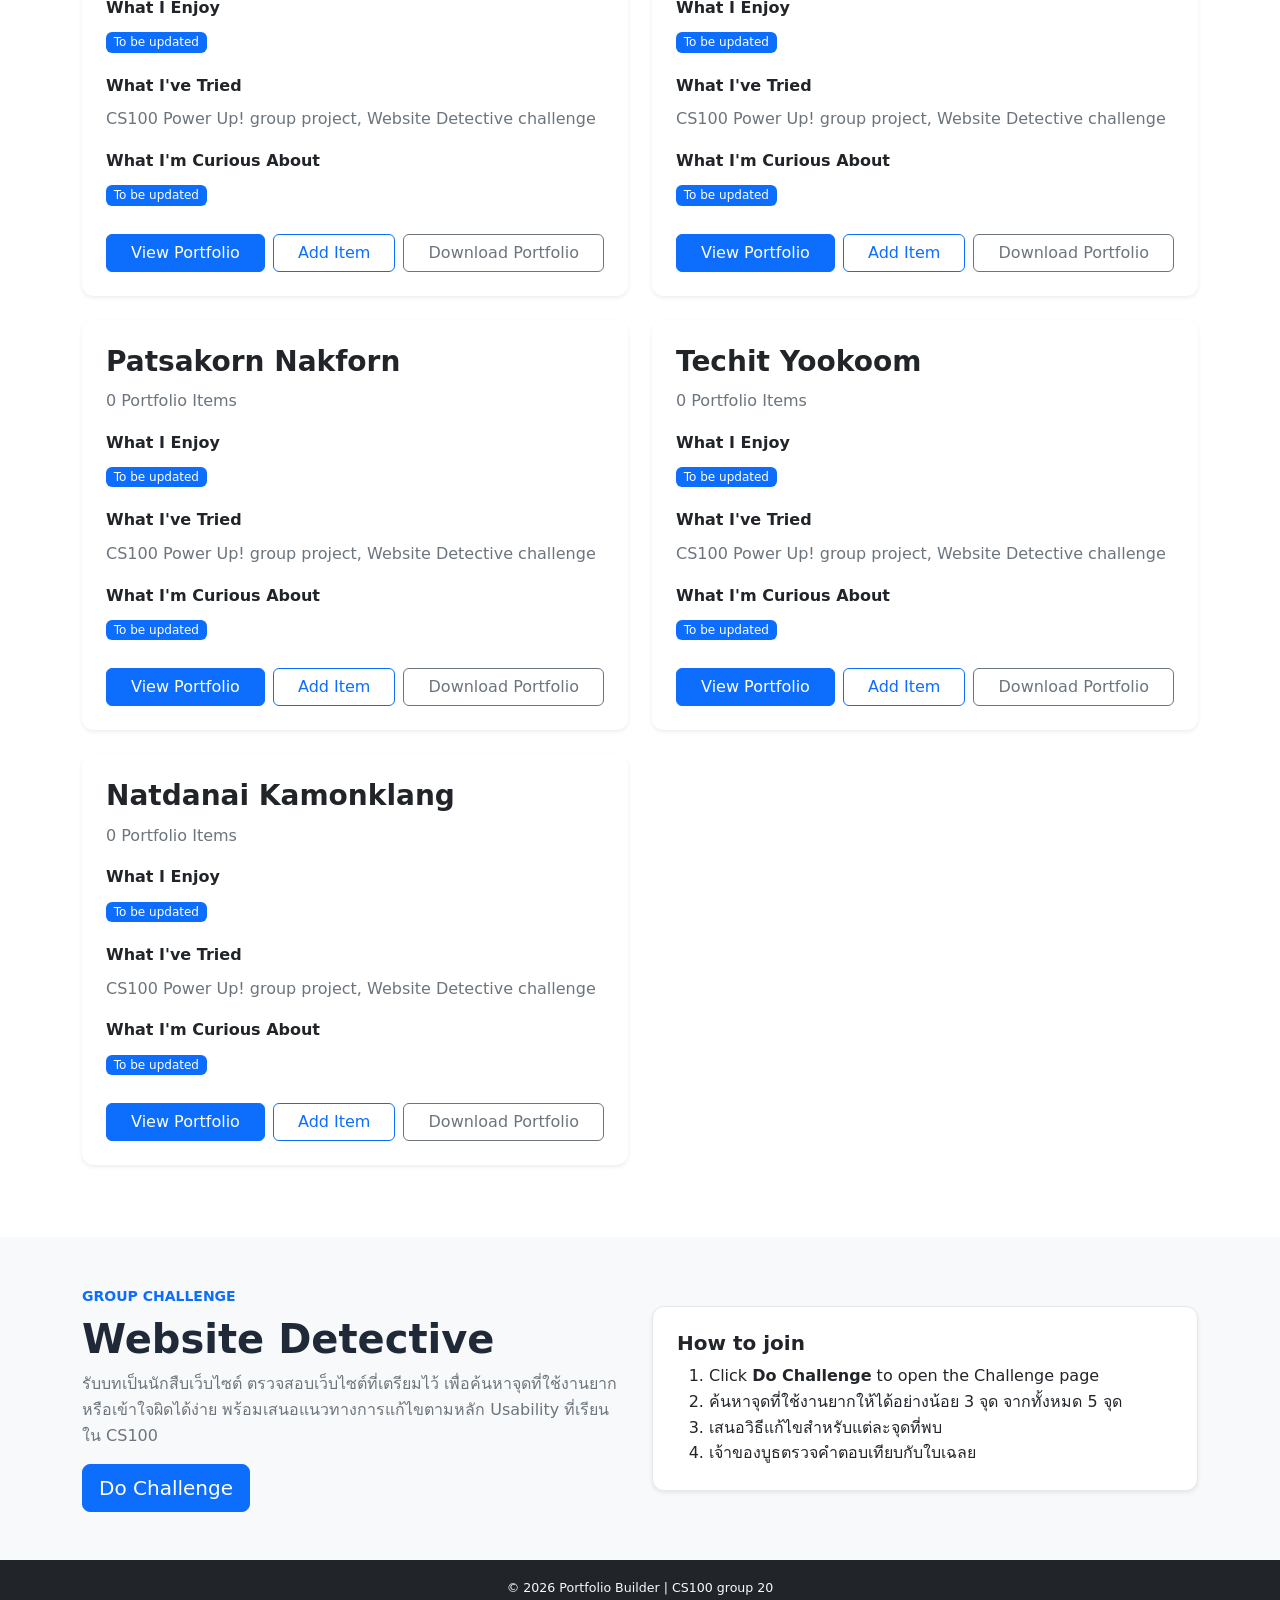
==== commit 7d3e9e57: "feat: add download portfolio button for each member (#76)" ====
--- a/index.html
+++ b/index.html
@@ -167,6 +167,7 @@
     crossorigin="anonymous"></script>
   <script src="js/member-data.js"></script>
   <script src="js/sample-data.js"></script>
+  <script src="js/data-item.js"></script>
   <script src="js/render.js"></script>
 </body>
 
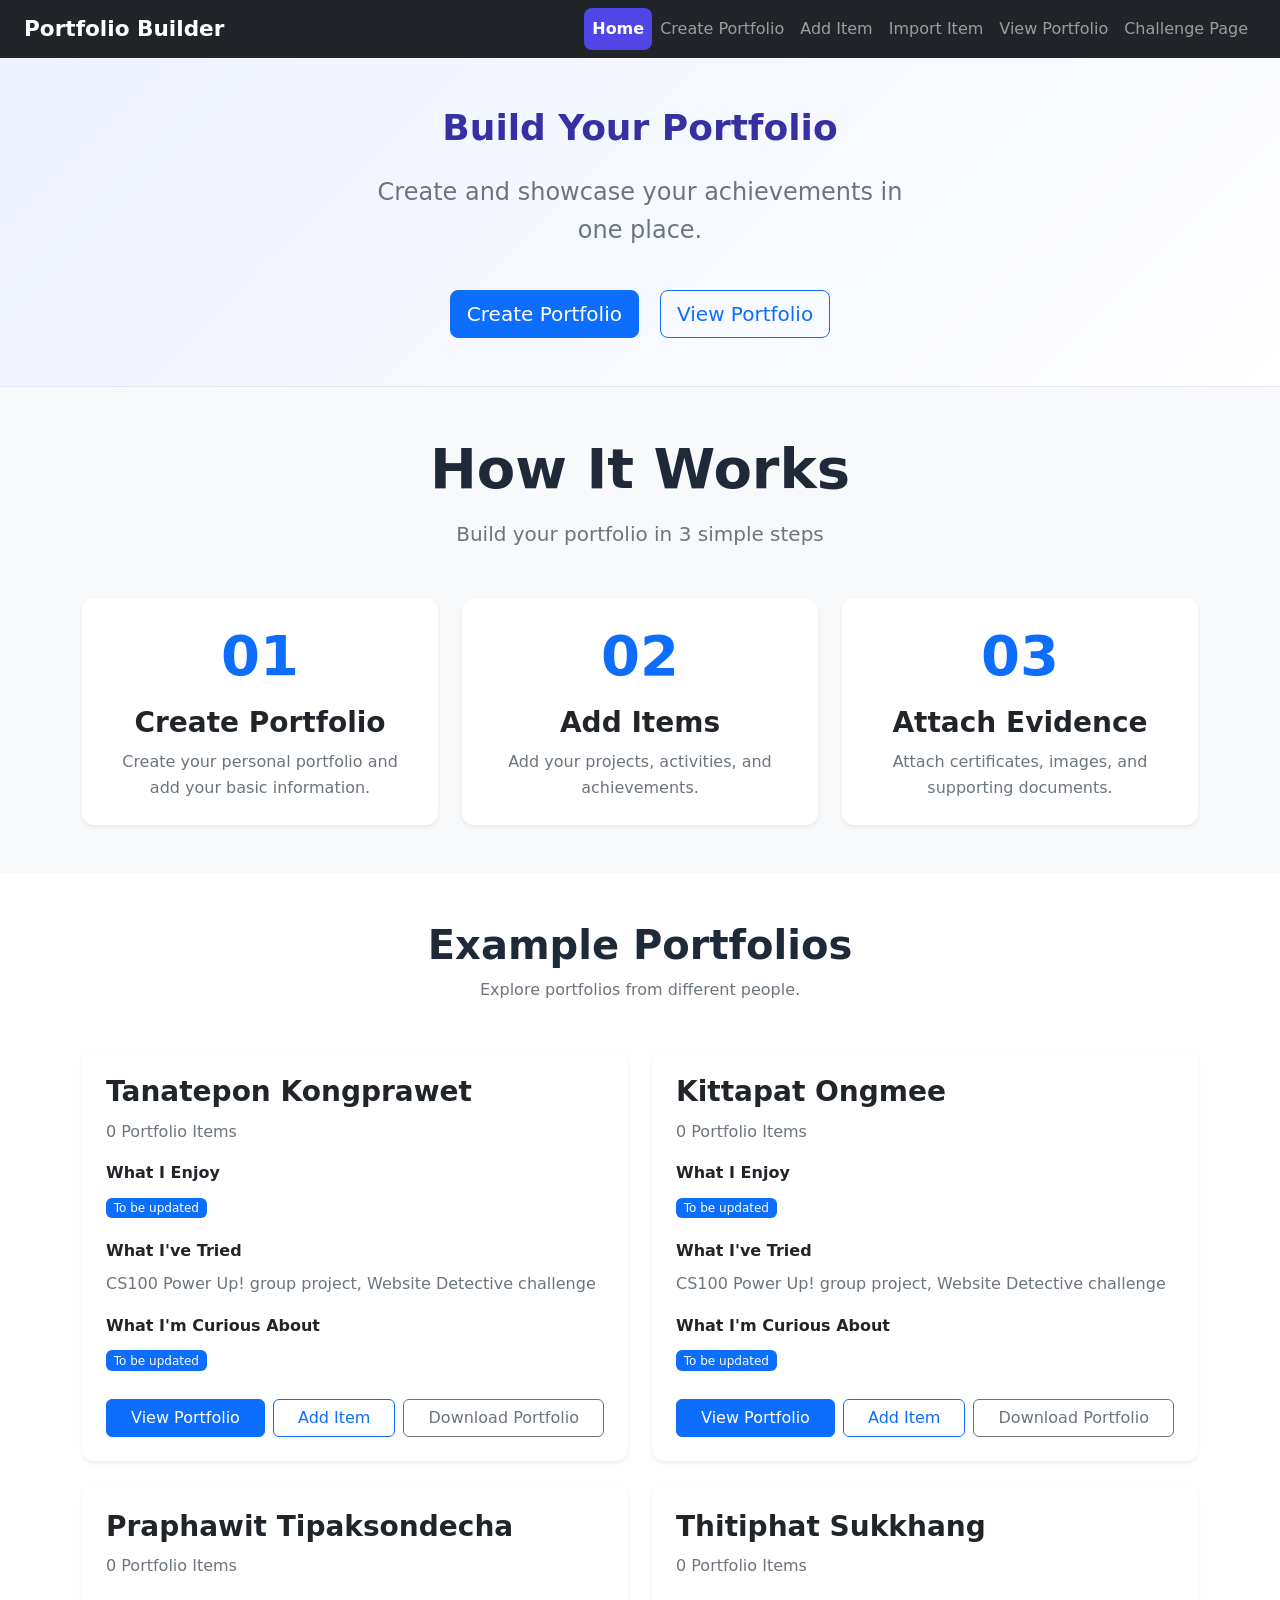
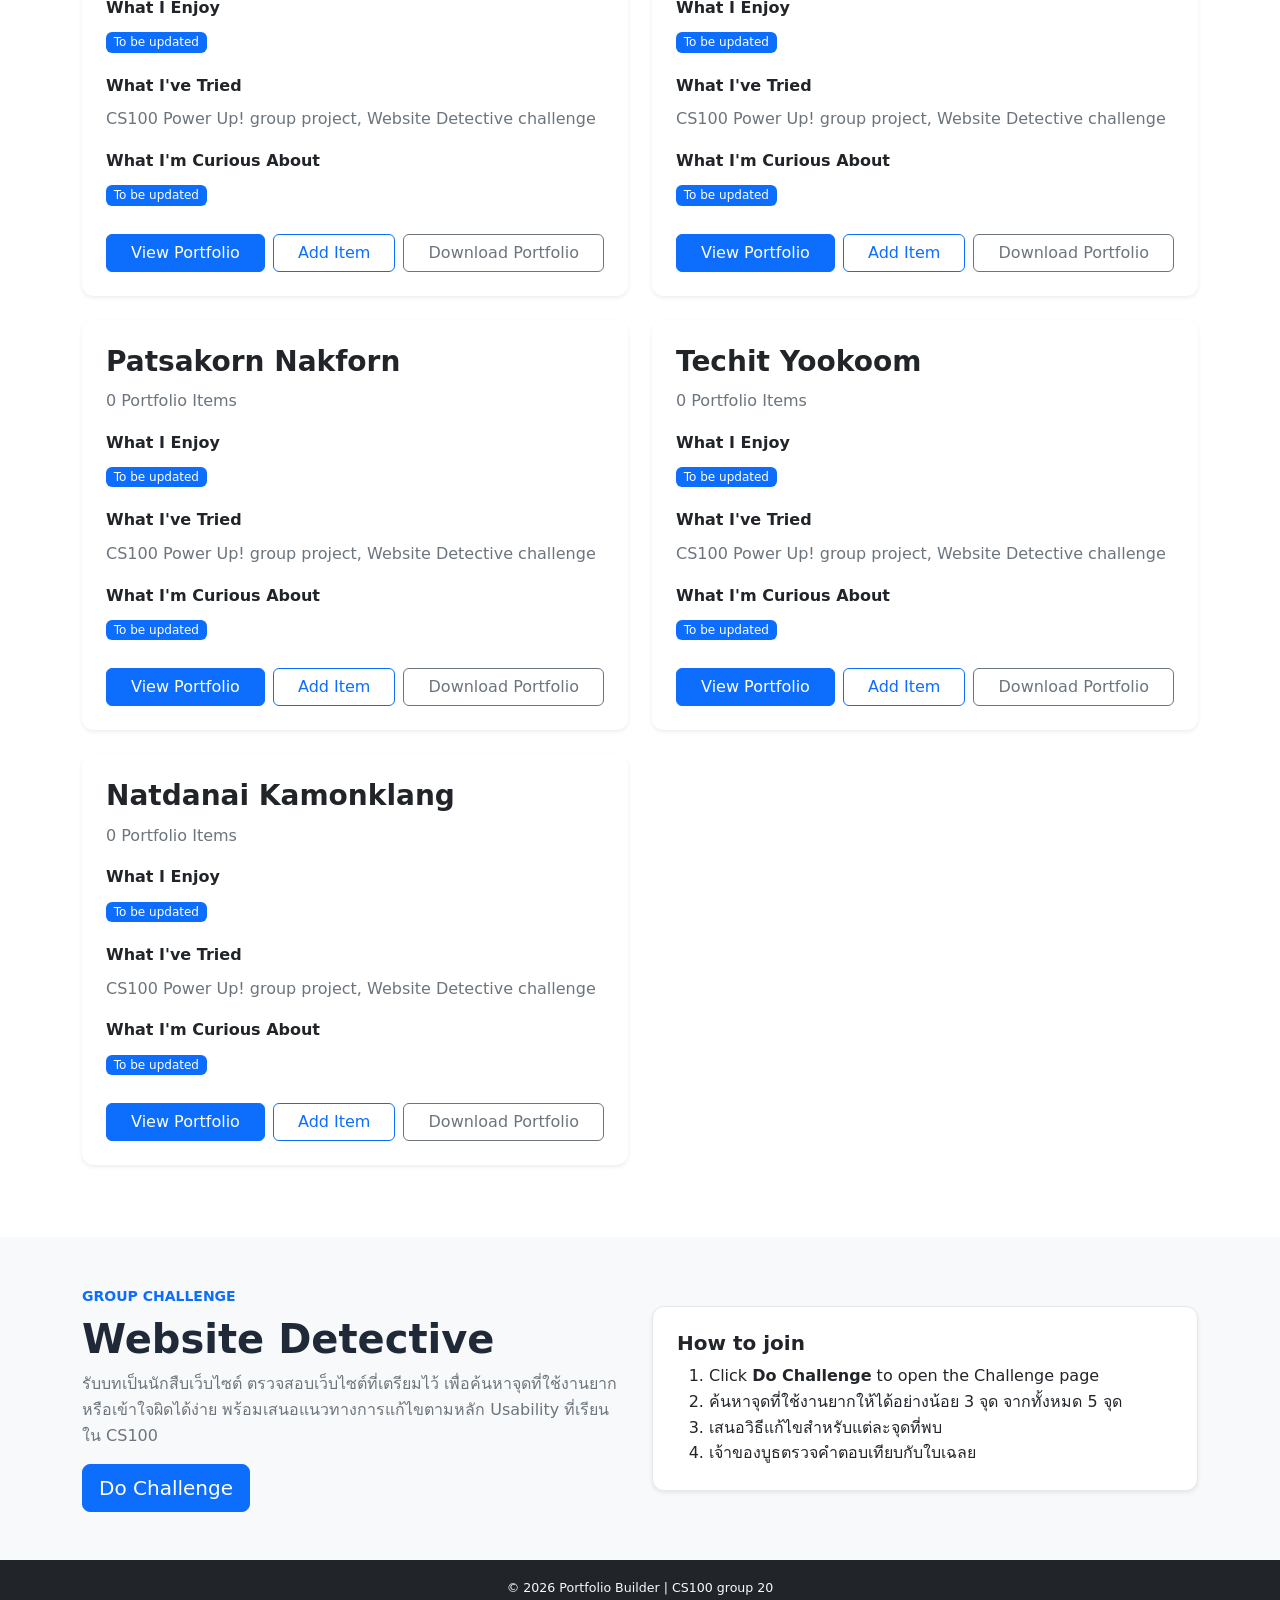
==== commit 65e80f80: "feat:Add import-item to each other page navbar (#36)" ====
--- a/index.html
+++ b/index.html
@@ -33,6 +33,9 @@
           </li>
           <li class="nav-item">
             <a class="nav-link" href="add-item.html">Add Item</a>
+          </li>
+          <li class="nav-item">
+            <a class="nav-link" href="import-item.html">Import Item</a>
           </li>
           <li class="nav-item">
             <a class="nav-link" href="portfolio.html">View Portfolio</a>
